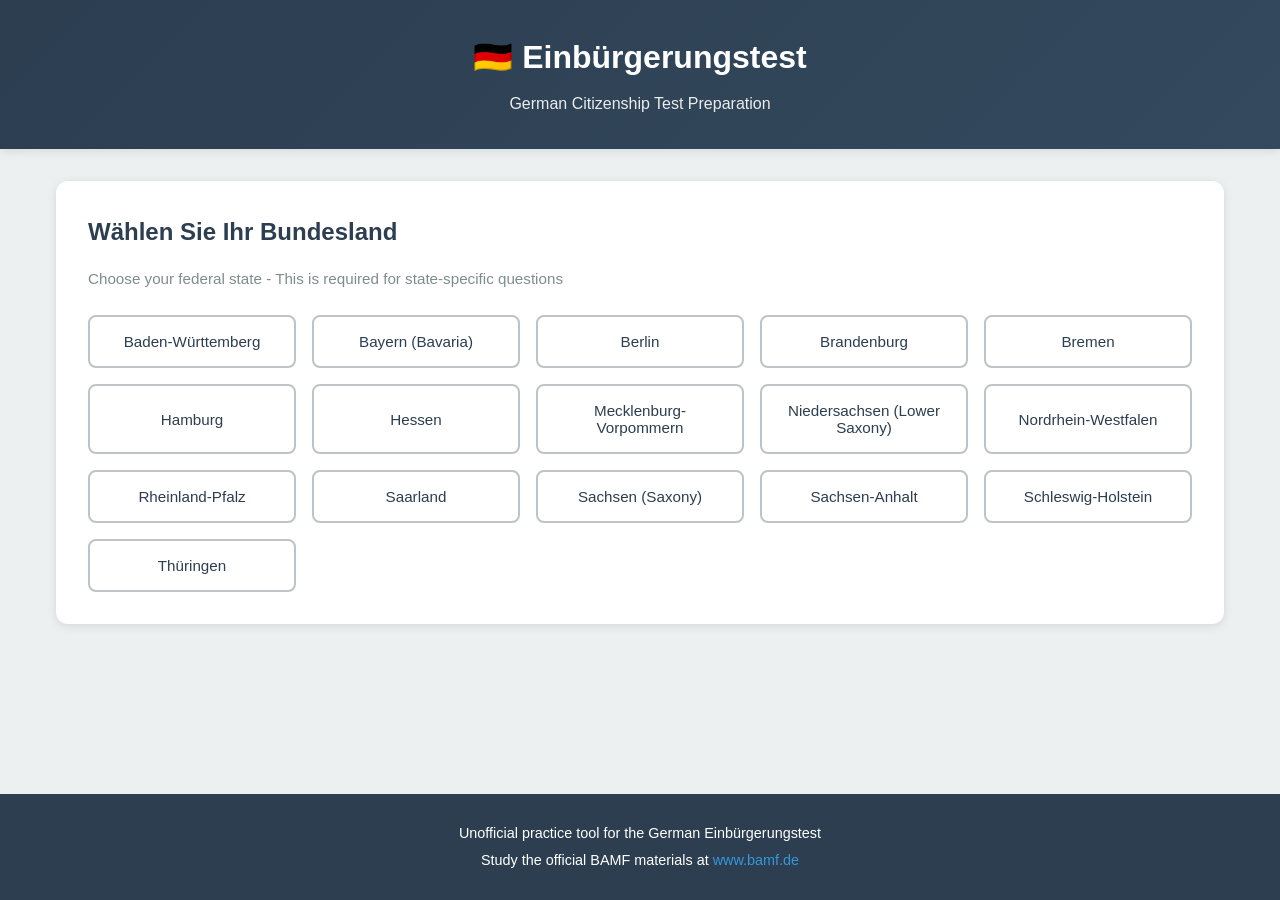
==== index.html @ 344d2ba9 "Create interactive German Citizenship Test web application Features: - State selection for all 16 Ge" ====
<!DOCTYPE html>
<html lang="de">
<head>
    <meta charset="UTF-8">
    <meta name="viewport" content="width=device-width, initial-scale=1.0">
    <meta name="description" content="Interactive German Citizenship Test (Einbürgerungstest) - Learn and memorize all questions with English translations">
    <title>Einbürgerungstest - German Citizenship Test</title>
    <link rel="stylesheet" href="styles.css">
</head>
<body>
    <div class="app-container">
        <!-- Header -->
        <header class="header">
            <h1>🇩🇪 Einbürgerungstest</h1>
            <p class="subtitle">German Citizenship Test Preparation</p>
        </header>

        <!-- Main Container -->
        <main class="main-content">
            <!-- State Selection Screen -->
            <div id="state-selection" class="screen active">
                <div class="card">
                    <h2>Wählen Sie Ihr Bundesland</h2>
                    <p class="help-text">Choose your federal state - This is required for state-specific questions</p>

                    <div class="state-grid">
                        <button class="state-btn" data-state="BW">Baden-Württemberg</button>
                        <button class="state-btn" data-state="BY">Bayern (Bavaria)</button>
                        <button class="state-btn" data-state="BE">Berlin</button>
                        <button class="state-btn" data-state="BB">Brandenburg</button>
                        <button class="state-btn" data-state="HB">Bremen</button>
                        <button class="state-btn" data-state="HH">Hamburg</button>
                        <button class="state-btn" data-state="HE">Hessen</button>
                        <button class="state-btn" data-state="MV">Mecklenburg-Vorpommern</button>
                        <button class="state-btn" data-state="NI">Niedersachsen (Lower Saxony)</button>
                        <button class="state-btn" data-state="NW">Nordrhein-Westfalen</button>
                        <button class="state-btn" data-state="RP">Rheinland-Pfalz</button>
                        <button class="state-btn" data-state="SL">Saarland</button>
                        <button class="state-btn" data-state="SN">Sachsen (Saxony)</button>
                        <button class="state-btn" data-state="ST">Sachsen-Anhalt</button>
                        <button class="state-btn" data-state="SH">Schleswig-Holstein</button>
                        <button class="state-btn" data-state="TH">Thüringen</button>
                    </div>
                </div>
            </div>

            <!-- Mode Selection Screen -->
            <div id="mode-selection" class="screen">
                <div class="card">
                    <h2>Wählen Sie einen Modus</h2>
                    <p class="help-text">Choose a mode to begin your preparation</p>

                    <div class="mode-buttons">
                        <button id="training-mode-btn" class="mode-btn primary">
                            <span class="mode-icon">📚</span>
                            <h3>Training Mode</h3>
                            <p>Study all questions at your own pace with instant feedback and English translations</p>
                        </button>

                        <button id="exam-mode-btn" class="mode-btn secondary">
                            <span class="mode-icon">📝</span>
                            <h3>Exam Mode</h3>
                            <p>Simulate the real test: 33 questions, 60 minutes, need 17 correct to pass</p>
                        </button>
                    </div>

                    <div class="progress-stats">
                        <h3>Your Progress</h3>
                        <div class="stat-item">
                            <span>Questions Studied:</span>
                            <strong id="studied-count">0</strong>
                        </div>
                        <div class="stat-item">
                            <span>Correct Answers:</span>
                            <strong id="correct-count">0</strong>
                        </div>
                        <div class="stat-item">
                            <span>Success Rate:</span>
                            <strong id="success-rate">0%</strong>
                        </div>
                    </div>

                    <button id="change-state-btn" class="link-btn">Change Federal State</button>
                </div>
            </div>

            <!-- Training Mode Screen -->
            <div id="training-screen" class="screen">
                <div class="quiz-header">
                    <button id="back-to-menu" class="back-btn">← Back to Menu</button>
                    <div class="progress-bar">
                        <div class="progress-fill" id="progress-fill"></div>
                        <span class="progress-text" id="progress-text">Question 1 / 310</span>
                    </div>
                </div>

                <div class="card quiz-card">
                    <div class="question-header">
                        <span class="question-number" id="question-number">Question 1</span>
                        <span class="question-category" id="question-category">General</span>
                    </div>

                    <h3 class="question-text" id="question-text"></h3>
                    <p class="question-translation" id="question-translation"></p>

                    <div class="answers" id="answers-container"></div>

                    <div class="feedback" id="feedback"></div>

                    <div class="navigation-buttons">
                        <button id="prev-btn" class="nav-btn" disabled>← Previous</button>
                        <button id="next-btn" class="nav-btn">Next →</button>
                    </div>
                </div>
            </div>

            <!-- Exam Mode Screen -->
            <div id="exam-screen" class="screen">
                <div class="exam-header">
                    <button id="exit-exam-btn" class="back-btn">← Exit Exam</button>
                    <div class="exam-timer">
                        <span class="timer-label">Time Remaining:</span>
                        <span class="timer-display" id="timer-display">60:00</span>
                    </div>
                </div>

                <div class="card quiz-card">
                    <div class="question-header">
                        <span class="question-number" id="exam-question-number">Question 1 / 33</span>
                    </div>

                    <h3 class="question-text" id="exam-question-text"></h3>

                    <div class="answers" id="exam-answers-container"></div>

                    <div class="exam-navigation">
                        <button id="exam-prev-btn" class="nav-btn" disabled>← Previous</button>
                        <span class="answered-count" id="answered-count">Answered: 0 / 33</span>
                        <button id="exam-next-btn" class="nav-btn">Next →</button>
                    </div>

                    <button id="submit-exam-btn" class="submit-btn" style="display: none;">Submit Exam</button>
                </div>

                <div class="question-grid" id="question-grid"></div>
            </div>

            <!-- Exam Results Screen -->
            <div id="results-screen" class="screen">
                <div class="card results-card">
                    <div class="result-header">
                        <div class="result-icon" id="result-icon"></div>
                        <h2 id="result-title"></h2>
                        <p id="result-message"></p>
                    </div>

                    <div class="result-stats">
                        <div class="stat-card">
                            <h3 id="score-display">0 / 33</h3>
                            <p>Correct Answers</p>
                        </div>
                        <div class="stat-card">
                            <h3 id="percentage-display">0%</h3>
                            <p>Score Percentage</p>
                        </div>
                        <div class="stat-card">
                            <h3 id="time-taken-display">0:00</h3>
                            <p>Time Taken</p>
                        </div>
                    </div>

                    <div class="result-actions">
                        <button id="review-answers-btn" class="btn primary">Review Answers</button>
                        <button id="retake-exam-btn" class="btn secondary">Take Another Exam</button>
                        <button id="back-to-menu-from-results" class="btn secondary">Back to Menu</button>
                    </div>
                </div>
            </div>
        </main>

        <!-- Footer -->
        <footer class="footer">
            <p>Unofficial practice tool for the German Einbürgerungstest</p>
            <p>Study the official BAMF materials at <a href="https://www.bamf.de" target="_blank">www.bamf.de</a></p>
        </footer>
    </div>

    <script src="questions.js"></script>
    <script src="app.js"></script>
</body>
</html>
---- styles.css ----
/* ===== CSS RESET & BASE STYLES ===== */
* {
    margin: 0;
    padding: 0;
    box-sizing: border-box;
}

:root {
    --primary-color: #2c3e50;
    --secondary-color: #3498db;
    --success-color: #27ae60;
    --danger-color: #e74c3c;
    --warning-color: #f39c12;
    --background-color: #ecf0f1;
    --card-background: #ffffff;
    --text-color: #2c3e50;
    --text-muted: #7f8c8d;
    --border-color: #bdc3c7;
    --hover-color: #34495e;
    --shadow: 0 2px 10px rgba(0, 0, 0, 0.1);
    --shadow-lg: 0 4px 20px rgba(0, 0, 0, 0.15);
}

body {
    font-family: -apple-system, BlinkMacSystemFont, 'Segoe UI', 'Roboto', 'Helvetica', 'Arial', sans-serif;
    background-color: var(--background-color);
    color: var(--text-color);
    line-height: 1.6;
    min-height: 100vh;
}

/* ===== LAYOUT ===== */
.app-container {
    min-height: 100vh;
    display: flex;
    flex-direction: column;
}

.header {
    background: linear-gradient(135deg, #2c3e50 0%, #34495e 100%);
    color: white;
    padding: 2rem 1rem;
    text-align: center;
    box-shadow: var(--shadow);
}

.header h1 {
    font-size: 2rem;
    margin-bottom: 0.5rem;
}

.subtitle {
    font-size: 1rem;
    opacity: 0.9;
}

.main-content {
    flex: 1;
    max-width: 1200px;
    width: 100%;
    margin: 0 auto;
    padding: 2rem 1rem;
}

.footer {
    background-color: var(--primary-color);
    color: white;
    text-align: center;
    padding: 1.5rem 1rem;
    margin-top: auto;
}

.footer p {
    margin: 0.25rem 0;
    font-size: 0.9rem;
}

.footer a {
    color: var(--secondary-color);
    text-decoration: none;
}

.footer a:hover {
    text-decoration: underline;
}

/* ===== SCREEN MANAGEMENT ===== */
.screen {
    display: none;
}

.screen.active {
    display: block;
    animation: fadeIn 0.3s ease-in;
}

@keyframes fadeIn {
    from {
        opacity: 0;
        transform: translateY(10px);
    }
    to {
        opacity: 1;
        transform: translateY(0);
    }
}

/* ===== CARDS ===== */
.card {
    background: var(--card-background);
    border-radius: 12px;
    padding: 2rem;
    box-shadow: var(--shadow);
    margin-bottom: 1.5rem;
}

.card h2 {
    margin-bottom: 1rem;
    color: var(--primary-color);
}

.help-text {
    color: var(--text-muted);
    font-size: 0.95rem;
    margin-bottom: 1.5rem;
}

/* ===== STATE SELECTION ===== */
.state-grid {
    display: grid;
    grid-template-columns: repeat(auto-fill, minmax(200px, 1fr));
    gap: 1rem;
    margin-top: 1.5rem;
}

.state-btn {
    background: white;
    border: 2px solid var(--border-color);
    padding: 1rem;
    border-radius: 8px;
    cursor: pointer;
    transition: all 0.3s ease;
    font-size: 0.95rem;
    font-weight: 500;
    color: var(--text-color);
}

.state-btn:hover {
    border-color: var(--secondary-color);
    background-color: var(--secondary-color);
    color: white;
    transform: translateY(-2px);
    box-shadow: var(--shadow);
}

/* ===== MODE SELECTION ===== */
.mode-buttons {
    display: grid;
    grid-template-columns: repeat(auto-fit, minmax(280px, 1fr));
    gap: 1.5rem;
    margin: 2rem 0;
}

.mode-btn {
    background: white;
    border: 3px solid var(--border-color);
    padding: 2rem;
    border-radius: 12px;
    cursor: pointer;
    transition: all 0.3s ease;
    text-align: center;
}

.mode-btn.primary:hover {
    border-color: var(--secondary-color);
    background-color: var(--secondary-color);
    color: white;
    transform: translateY(-5px);
    box-shadow: var(--shadow-lg);
}

.mode-btn.secondary:hover {
    border-color: var(--warning-color);
    background-color: var(--warning-color);
    color: white;
    transform: translateY(-5px);
    box-shadow: var(--shadow-lg);
}

.mode-icon {
    font-size: 3rem;
    display: block;
    margin-bottom: 1rem;
}

.mode-btn h3 {
    margin-bottom: 0.5rem;
    color: var(--primary-color);
}

.mode-btn p {
    font-size: 0.9rem;
    color: var(--text-muted);
    margin: 0;
}

.mode-btn:hover h3,
.mode-btn:hover p {
    color: white;
}

/* ===== PROGRESS STATS ===== */
.progress-stats {
    margin-top: 2rem;
    padding-top: 2rem;
    border-top: 2px solid var(--border-color);
}

.progress-stats h3 {
    margin-bottom: 1rem;
    color: var(--primary-color);
}

.stat-item {
    display: flex;
    justify-content: space-between;
    padding: 0.75rem 0;
    border-bottom: 1px solid var(--border-color);
}

.stat-item:last-child {
    border-bottom: none;
}

.stat-item strong {
    color: var(--secondary-color);
    font-size: 1.1rem;
}

/* ===== QUIZ INTERFACE ===== */
.quiz-header,
.exam-header {
    display: flex;
    justify-content: space-between;
    align-items: center;
    margin-bottom: 1.5rem;
    flex-wrap: wrap;
    gap: 1rem;
}

.back-btn {
    background: white;
    border: 2px solid var(--border-color);
    padding: 0.5rem 1rem;
    border-radius: 6px;
    cursor: pointer;
    font-size: 0.9rem;
    transition: all 0.3s ease;
}

.back-btn:hover {
    background-color: var(--primary-color);
    color: white;
    border-color: var(--primary-color);
}

.progress-bar {
    flex: 1;
    background-color: #ecf0f1;
    border-radius: 20px;
    height: 30px;
    position: relative;
    overflow: hidden;
    min-width: 200px;
}

.progress-fill {
    background: linear-gradient(90deg, var(--secondary-color), var(--success-color));
    height: 100%;
    border-radius: 20px;
    transition: width 0.5s ease;
}

.progress-text {
    position: absolute;
    top: 50%;
    left: 50%;
    transform: translate(-50%, -50%);
    font-weight: 600;
    font-size: 0.85rem;
    color: var(--text-color);
}

/* ===== EXAM TIMER ===== */
.exam-timer {
    display: flex;
    align-items: center;
    gap: 0.5rem;
}

.timer-label {
    font-weight: 600;
    font-size: 0.9rem;
}

.timer-display {
    background-color: var(--primary-color);
    color: white;
    padding: 0.5rem 1rem;
    border-radius: 6px;
    font-weight: 700;
    font-size: 1.1rem;
    min-width: 80px;
    text-align: center;
}

/* ===== QUESTION CARD ===== */
.quiz-card {
    max-width: 900px;
    margin: 0 auto;
}

.question-header {
    display: flex;
    justify-content: space-between;
    align-items: center;
    margin-bottom: 1.5rem;
    flex-wrap: wrap;
    gap: 0.5rem;
}

.question-number {
    background-color: var(--secondary-color);
    color: white;
    padding: 0.5rem 1rem;
    border-radius: 6px;
    font-weight: 600;
    font-size: 0.9rem;
}

.question-category {
    background-color: var(--background-color);
    padding: 0.5rem 1rem;
    border-radius: 6px;
    font-size: 0.85rem;
    color: var(--text-muted);
}

.question-text {
    font-size: 1.3rem;
    line-height: 1.6;
    margin-bottom: 1rem;
    color: var(--primary-color);
}

.question-translation {
    font-size: 1rem;
    color: var(--text-muted);
    font-style: italic;
    margin-bottom: 2rem;
    padding-bottom: 1rem;
    border-bottom: 2px solid var(--border-color);
}

/* ===== KEYWORD HIGHLIGHTING ===== */
.keyword {
    background-color: #fff3cd;
    padding: 0.2rem 0.4rem;
    border-radius: 4px;
    font-weight: 600;
    color: var(--primary-color);
    cursor: help;
    position: relative;
    border-bottom: 2px dotted var(--warning-color);
}

.keyword:hover::after {
    content: attr(title);
    position: absolute;
    bottom: 100%;
    left: 50%;
    transform: translateX(-50%);
    background-color: var(--primary-color);
    color: white;
    padding: 0.5rem;
    border-radius: 4px;
    white-space: nowrap;
    font-size: 0.85rem;
    z-index: 100;
    box-shadow: var(--shadow);
}

/* ===== ANSWERS ===== */
.answers {
    display: flex;
    flex-direction: column;
    gap: 1rem;
    margin-bottom: 2rem;
}

.answer-btn {
    background: white;
    border: 2px solid var(--border-color);
    padding: 1.25rem;
    border-radius: 8px;
    cursor: pointer;
    text-align: left;
    font-size: 1rem;
    transition: all 0.3s ease;
    position: relative;
}

.answer-btn:hover:not(:disabled) {
    border-color: var(--secondary-color);
    background-color: #f8f9fa;
    transform: translateX(5px);
}

.answer-btn.selected {
    background-color: #e3f2fd;
    border-color: var(--secondary-color);
    border-width: 3px;
}

.answer-btn.correct {
    background-color: #d4edda;
    border-color: var(--success-color);
    border-width: 3px;
}

.answer-btn.correct::before {
    content: '✓';
    position: absolute;
    right: 1rem;
    top: 50%;
    transform: translateY(-50%);
    color: var(--success-color);
    font-weight: bold;
    font-size: 1.5rem;
}

.answer-btn.incorrect {
    background-color: #f8d7da;
    border-color: var(--danger-color);
    border-width: 3px;
}

.answer-btn.incorrect::before {
    content: '✗';
    position: absolute;
    right: 1rem;
    top: 50%;
    transform: translateY(-50%);
    color: var(--danger-color);
    font-weight: bold;
    font-size: 1.5rem;
}

.answer-btn:disabled {
    cursor: default;
}

/* ===== FEEDBACK ===== */
.feedback {
    margin: 2rem 0;
    padding: 1.5rem;
    border-radius: 8px;
    display: none;
}

.feedback.correct {
    display: block;
    background-color: #d4edda;
    border-left: 4px solid var(--success-color);
}

.feedback.incorrect {
    display: block;
    background-color: #f8d7da;
    border-left: 4px solid var(--danger-color);
}

.memory-tip {
    margin-top: 1rem;
    padding: 1rem;
    background-color: rgba(255, 255, 255, 0.7);
    border-radius: 6px;
}

.keyword-list {
    list-style: none;
    margin: 0.5rem 0;
}

.keyword-list li {
    padding: 0.25rem 0;
}

/* ===== NAVIGATION BUTTONS ===== */
.navigation-buttons,
.exam-navigation {
    display: flex;
    justify-content: space-between;
    gap: 1rem;
    margin-top: 2rem;
    flex-wrap: wrap;
}

.exam-navigation {
    align-items: center;
}

.answered-count {
    font-weight: 600;
    color: var(--text-muted);
}

.nav-btn {
    background-color: var(--secondary-color);
    color: white;
    border: none;
    padding: 0.75rem 1.5rem;
    border-radius: 6px;
    cursor: pointer;
    font-size: 1rem;
    font-weight: 600;
    transition: all 0.3s ease;
}

.nav-btn:hover:not(:disabled) {
    background-color: var(--hover-color);
    transform: translateY(-2px);
    box-shadow: var(--shadow);
}

.nav-btn:disabled {
    background-color: var(--border-color);
    cursor: not-allowed;
    opacity: 0.5;
}

.submit-btn {
    width: 100%;
    background-color: var(--success-color);
    color: white;
    border: none;
    padding: 1rem;
    border-radius: 8px;
    cursor: pointer;
    font-size: 1.1rem;
    font-weight: 700;
    margin-top: 1rem;
    transition: all 0.3s ease;
}

.submit-btn:hover {
    background-color: #229954;
    transform: translateY(-2px);
    box-shadow: var(--shadow-lg);
}

/* ===== QUESTION GRID ===== */
.question-grid {
    margin-top: 2rem;
    padding: 1.5rem;
    background: white;
    border-radius: 8px;
    box-shadow: var(--shadow);
}

.question-grid h4 {
    margin-bottom: 1rem;
    color: var(--primary-color);
}

.grid-item {
    display: inline-block;
    width: 40px;
    height: 40px;
    margin: 0.25rem;
    background: white;
    border: 2px solid var(--border-color);
    border-radius: 6px;
    cursor: pointer;
    font-weight: 600;
    font-size: 0.9rem;
    transition: all 0.3s ease;
}

.grid-item:hover {
    border-color: var(--secondary-color);
    background-color: var(--secondary-color);
    color: white;
}

.grid-item.answered {
    background-color: var(--success-color);
    color: white;
    border-color: var(--success-color);
}

.grid-item.current {
    border-width: 3px;
    border-color: var(--warning-color);
}

/* ===== RESULTS SCREEN ===== */
.results-card {
    max-width: 700px;
    margin: 0 auto;
    text-align: center;
}

.result-header {
    margin-bottom: 2rem;
}

.result-icon {
    font-size: 5rem;
    margin-bottom: 1rem;
}

.result-icon.success {
    animation: bounce 1s ease;
}

@keyframes bounce {
    0%, 20%, 50%, 80%, 100% {
        transform: translateY(0);
    }
    40% {
        transform: translateY(-30px);
    }
    60% {
        transform: translateY(-15px);
    }
}

.result-header h2 {
    font-size: 2rem;
    margin-bottom: 1rem;
}

.result-header p {
    font-size: 1.1rem;
    color: var(--text-muted);
}

.result-stats {
    display: grid;
    grid-template-columns: repeat(auto-fit, minmax(150px, 1fr));
    gap: 1rem;
    margin: 2rem 0;
}

.stat-card {
    background: var(--background-color);
    padding: 1.5rem;
    border-radius: 8px;
}

.stat-card h3 {
    font-size: 2rem;
    color: var(--secondary-color);
    margin-bottom: 0.5rem;
}

.stat-card p {
    color: var(--text-muted);
    font-size: 0.9rem;
}

.result-actions {
    display: flex;
    flex-direction: column;
    gap: 1rem;
    margin-top: 2rem;
}

.btn {
    padding: 1rem;
    border: none;
    border-radius: 8px;
    cursor: pointer;
    font-size: 1rem;
    font-weight: 600;
    transition: all 0.3s ease;
}

.btn.primary {
    background-color: var(--secondary-color);
    color: white;
}

.btn.primary:hover {
    background-color: var(--hover-color);
    transform: translateY(-2px);
    box-shadow: var(--shadow);
}

.btn.secondary {
    background-color: white;
    color: var(--primary-color);
    border: 2px solid var(--border-color);
}

.btn.secondary:hover {
    border-color: var(--secondary-color);
    background-color: var(--secondary-color);
    color: white;
}

.link-btn {
    background: none;
    border: none;
    color: var(--secondary-color);
    text-decoration: underline;
    cursor: pointer;
    font-size: 0.95rem;
    margin-top: 1rem;
}

.link-btn:hover {
    color: var(--hover-color);
}

/* ===== RESPONSIVE DESIGN ===== */
@media (max-width: 768px) {
    .header h1 {
        font-size: 1.5rem;
    }

    .subtitle {
        font-size: 0.9rem;
    }

    .main-content {
        padding: 1rem 0.5rem;
    }

    .card {
        padding: 1.5rem;
    }

    .state-grid {
        grid-template-columns: repeat(auto-fill, minmax(150px, 1fr));
        gap: 0.75rem;
    }

    .state-btn {
        padding: 0.75rem;
        font-size: 0.85rem;
    }

    .mode-buttons {
        grid-template-columns: 1fr;
    }

    .mode-btn {
        padding: 1.5rem;
    }

    .mode-icon {
        font-size: 2.5rem;
    }

    .quiz-header,
    .exam-header {
        flex-direction: column;
        align-items: stretch;
    }

    .progress-bar {
        min-width: 100%;
    }

    .question-text {
        font-size: 1.1rem;
    }

    .question-translation {
        font-size: 0.9rem;
    }

    .answer-btn {
        padding: 1rem;
        font-size: 0.95rem;
    }

    .navigation-buttons,
    .exam-navigation {
        flex-direction: column;
    }

    .nav-btn {
        width: 100%;
    }

    .result-icon {
        font-size: 3.5rem;
    }

    .result-header h2 {
        font-size: 1.5rem;
    }

    .stat-card h3 {
        font-size: 1.5rem;
    }

    .grid-item {
        width: 35px;
        height: 35px;
        font-size: 0.8rem;
    }
}

@media (max-width: 480px) {
    .header {
        padding: 1.5rem 0.5rem;
    }

    .card {
        padding: 1rem;
        border-radius: 8px;
    }

    .state-grid {
        grid-template-columns: 1fr 1fr;
    }

    .question-text {
        font-size: 1rem;
    }

    .timer-display {
        padding: 0.4rem 0.8rem;
        font-size: 1rem;
    }

    .grid-item {
        width: 30px;
        height: 30px;
        margin: 0.2rem;
        font-size: 0.75rem;
    }
}

/* ===== PRINT STYLES ===== */
@media print {
    .header,
    .footer,
    .navigation-buttons,
    .back-btn,
    .exam-navigation,
    .question-grid {
        display: none;
    }

    .card {
        box-shadow: none;
        border: 1px solid #ddd;
    }
}
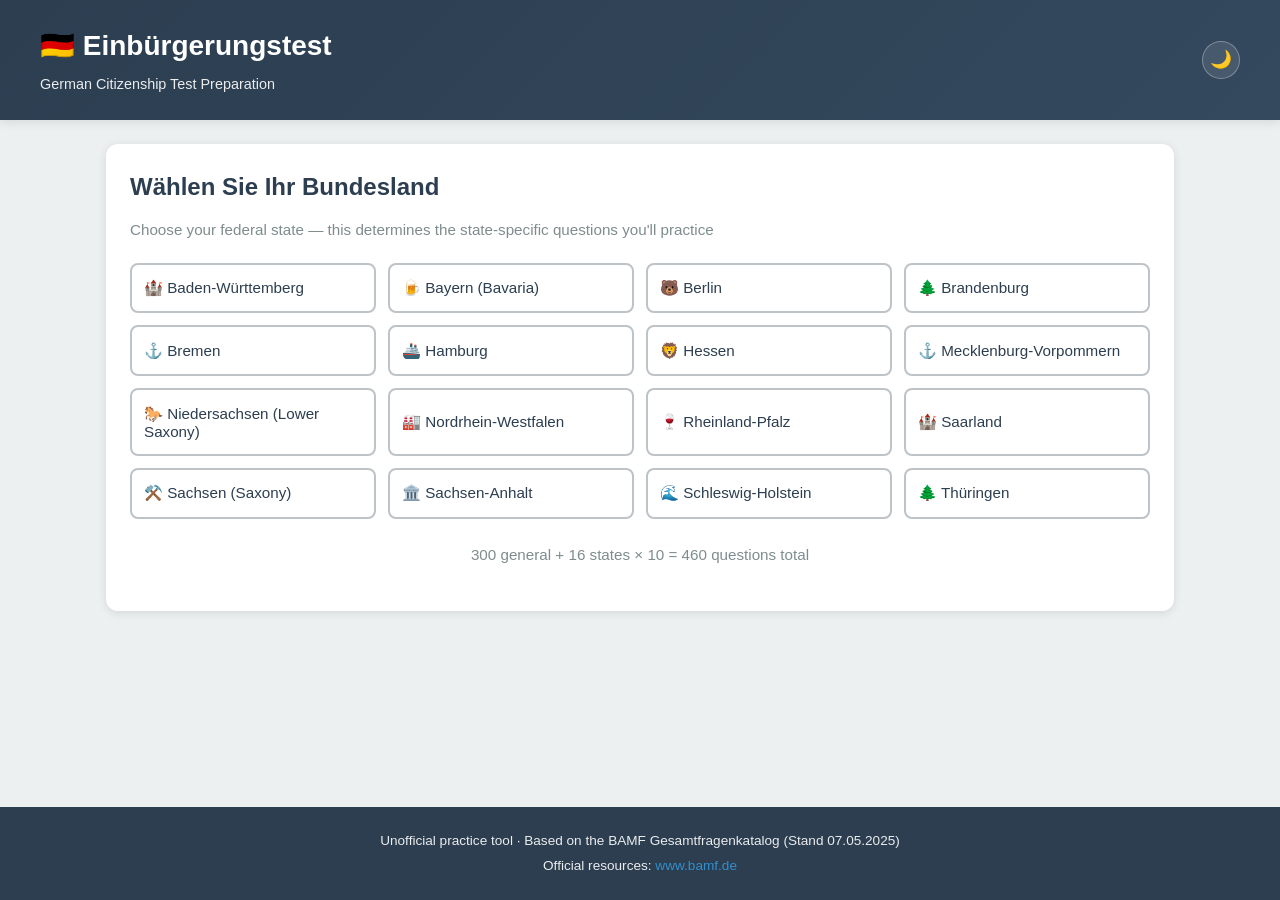
==== commit 75cd81b9: "Complete BAMF question catalog (460 questions) with PWA and rich learning UI Loaded the full Gesamtf" ====
--- a/index.html
+++ b/index.html
@@ -2,45 +2,63 @@
 <html lang="de">
 <head>
     <meta charset="UTF-8">
-    <meta name="viewport" content="width=device-width, initial-scale=1.0">
-    <meta name="description" content="Interactive German Citizenship Test (Einbürgerungstest) - Learn and memorize all questions with English translations">
+    <meta name="viewport" content="width=device-width, initial-scale=1.0, maximum-scale=5.0">
+    <meta name="description" content="Interactive German Citizenship Test (Einbürgerungstest) - All 460 official questions with English translations and memory tips">
+    <meta name="theme-color" content="#2c3e50">
+    <meta name="apple-mobile-web-app-capable" content="yes">
+    <meta name="mobile-web-app-capable" content="yes">
+    <meta name="apple-mobile-web-app-status-bar-style" content="black-translucent">
+    <meta name="apple-mobile-web-app-title" content="Einbürgerungstest">
     <title>Einbürgerungstest - German Citizenship Test</title>
+    <link rel="manifest" href="manifest.json">
+    <link rel="icon" type="image/svg+xml" href="icons/icon.svg">
+    <link rel="apple-touch-icon" href="icons/icon-192.png">
     <link rel="stylesheet" href="styles.css">
 </head>
 <body>
     <div class="app-container">
         <!-- Header -->
         <header class="header">
-            <h1>🇩🇪 Einbürgerungstest</h1>
-            <p class="subtitle">German Citizenship Test Preparation</p>
+            <div class="header-content">
+                <div class="header-main">
+                    <h1>🇩🇪 Einbürgerungstest</h1>
+                    <p class="subtitle">German Citizenship Test Preparation</p>
+                </div>
+                <div class="header-actions">
+                    <span id="selected-state-badge" class="state-badge" style="display:none;"></span>
+                    <button id="theme-toggle-btn" class="icon-btn" aria-label="Toggle theme" title="Toggle dark mode">🌙</button>
+                </div>
+            </div>
         </header>
 
-        <!-- Main Container -->
         <main class="main-content">
             <!-- State Selection Screen -->
             <div id="state-selection" class="screen active">
                 <div class="card">
                     <h2>Wählen Sie Ihr Bundesland</h2>
-                    <p class="help-text">Choose your federal state - This is required for state-specific questions</p>
+                    <p class="help-text">Choose your federal state — this determines the state-specific questions you'll practice</p>
 
                     <div class="state-grid">
-                        <button class="state-btn" data-state="BW">Baden-Württemberg</button>
-                        <button class="state-btn" data-state="BY">Bayern (Bavaria)</button>
-                        <button class="state-btn" data-state="BE">Berlin</button>
-                        <button class="state-btn" data-state="BB">Brandenburg</button>
-                        <button class="state-btn" data-state="HB">Bremen</button>
-                        <button class="state-btn" data-state="HH">Hamburg</button>
-                        <button class="state-btn" data-state="HE">Hessen</button>
-                        <button class="state-btn" data-state="MV">Mecklenburg-Vorpommern</button>
-                        <button class="state-btn" data-state="NI">Niedersachsen (Lower Saxony)</button>
-                        <button class="state-btn" data-state="NW">Nordrhein-Westfalen</button>
-                        <button class="state-btn" data-state="RP">Rheinland-Pfalz</button>
-                        <button class="state-btn" data-state="SL">Saarland</button>
-                        <button class="state-btn" data-state="SN">Sachsen (Saxony)</button>
-                        <button class="state-btn" data-state="ST">Sachsen-Anhalt</button>
-                        <button class="state-btn" data-state="SH">Schleswig-Holstein</button>
-                        <button class="state-btn" data-state="TH">Thüringen</button>
-                    </div>
+                        <button class="state-btn" data-state="BW">🏰 Baden-Württemberg</button>
+                        <button class="state-btn" data-state="BY">🍺 Bayern (Bavaria)</button>
+                        <button class="state-btn" data-state="BE">🐻 Berlin</button>
+                        <button class="state-btn" data-state="BB">🌲 Brandenburg</button>
+                        <button class="state-btn" data-state="HB">⚓ Bremen</button>
+                        <button class="state-btn" data-state="HH">🚢 Hamburg</button>
+                        <button class="state-btn" data-state="HE">🦁 Hessen</button>
+                        <button class="state-btn" data-state="MV">⚓ Mecklenburg-Vorpommern</button>
+                        <button class="state-btn" data-state="NI">🐎 Niedersachsen (Lower Saxony)</button>
+                        <button class="state-btn" data-state="NW">🏭 Nordrhein-Westfalen</button>
+                        <button class="state-btn" data-state="RP">🍷 Rheinland-Pfalz</button>
+                        <button class="state-btn" data-state="SL">🏰 Saarland</button>
+                        <button class="state-btn" data-state="SN">⚒️ Sachsen (Saxony)</button>
+                        <button class="state-btn" data-state="ST">🏛️ Sachsen-Anhalt</button>
+                        <button class="state-btn" data-state="SH">🌊 Schleswig-Holstein</button>
+                        <button class="state-btn" data-state="TH">🌲 Thüringen</button>
+                    </div>
+                    <p class="help-text" style="margin-top:1.5rem; text-align:center;" id="global-stats">
+                        300 general + 16 states × 10 = 460 questions
+                    </p>
                 </div>
             </div>
 
@@ -48,13 +66,13 @@
             <div id="mode-selection" class="screen">
                 <div class="card">
                     <h2>Wählen Sie einen Modus</h2>
-                    <p class="help-text">Choose a mode to begin your preparation</p>
+                    <p class="help-text">Choose a learning mode</p>
 
                     <div class="mode-buttons">
                         <button id="training-mode-btn" class="mode-btn primary">
                             <span class="mode-icon">📚</span>
                             <h3>Training Mode</h3>
-                            <p>Study all questions at your own pace with instant feedback and English translations</p>
+                            <p>Study all questions at your own pace with instant feedback, English translations and memory tips</p>
                         </button>
 
                         <button id="exam-mode-btn" class="mode-btn secondary">
@@ -62,43 +80,72 @@
                             <h3>Exam Mode</h3>
                             <p>Simulate the real test: 33 questions, 60 minutes, need 17 correct to pass</p>
                         </button>
+
+                        <button id="bookmarks-btn" class="mode-btn tertiary">
+                            <span class="mode-icon">⭐</span>
+                            <h3>My Bookmarks</h3>
+                            <p>Review questions you've marked for later study</p>
+                        </button>
                     </div>
 
                     <div class="progress-stats">
                         <h3>Your Progress</h3>
                         <div class="stat-item">
                             <span>Questions Studied:</span>
-                            <strong id="studied-count">0</strong>
-                        </div>
-                        <div class="stat-item">
-                            <span>Correct Answers:</span>
+                            <strong id="studied-count">0 / 0</strong>
+                        </div>
+                        <div class="stat-item">
+                            <span>Unique Correctly Answered:</span>
                             <strong id="correct-count">0</strong>
                         </div>
                         <div class="stat-item">
-                            <span>Success Rate:</span>
+                            <span>Overall Success Rate:</span>
                             <strong id="success-rate">0%</strong>
                         </div>
-                    </div>
-
-                    <button id="change-state-btn" class="link-btn">Change Federal State</button>
+                        <div class="stat-item">
+                            <span>Bookmarks:</span>
+                            <strong id="bookmark-count">0</strong>
+                        </div>
+                    </div>
+
+                    <div class="action-row">
+                        <button id="change-state-btn" class="link-btn">Change Federal State</button>
+                        <button id="reset-progress-btn" class="link-btn danger">Reset Progress</button>
+                    </div>
                 </div>
             </div>
 
             <!-- Training Mode Screen -->
             <div id="training-screen" class="screen">
                 <div class="quiz-header">
-                    <button id="back-to-menu" class="back-btn">← Back to Menu</button>
+                    <button id="back-to-menu" class="back-btn">← Menu</button>
+                    <div class="quiz-controls">
+                        <select id="category-filter" aria-label="Filter by category">
+                            <option value="all">All Categories</option>
+                            <option value="unstudied">Unstudied</option>
+                            <option value="incorrect">Previously Incorrect</option>
+                            <option value="bookmarks">Bookmarks Only</option>
+                        </select>
+                        <button id="toggle-translation-btn" class="small-btn" title="Toggle English translations">🇬🇧 Hide English</button>
+                        <button id="random-btn" class="small-btn" title="Jump to a random question (R key)">🎲 Random</button>
+                        <button id="bookmark-btn" class="small-btn" title="Bookmark (B key)">☆ Bookmark</button>
+                    </div>
+                </div>
+
+                <div class="progress-bar-container">
                     <div class="progress-bar">
                         <div class="progress-fill" id="progress-fill"></div>
-                        <span class="progress-text" id="progress-text">Question 1 / 310</span>
+                        <span class="progress-text" id="progress-text">Question 1 / 1</span>
                     </div>
                 </div>
 
                 <div class="card quiz-card">
                     <div class="question-header">
-                        <span class="question-number" id="question-number">Question 1</span>
+                        <span class="question-number" id="question-number">#1</span>
                         <span class="question-category" id="question-category">General</span>
                     </div>
+
+                    <img id="question-image" class="question-image" style="display:none;" alt="Question image">
 
                     <h3 class="question-text" id="question-text"></h3>
                     <p class="question-translation" id="question-translation"></p>
@@ -108,9 +155,10 @@
                     <div class="feedback" id="feedback"></div>
 
                     <div class="navigation-buttons">
-                        <button id="prev-btn" class="nav-btn" disabled>← Previous</button>
+                        <button id="prev-btn" class="nav-btn">← Previous</button>
                         <button id="next-btn" class="nav-btn">Next →</button>
                     </div>
+                    <p class="keyboard-hint">⌨️ Keys: ← → navigate · 1–4 select answer · R random · B bookmark</p>
                 </div>
             </div>
 
@@ -119,7 +167,7 @@
                 <div class="exam-header">
                     <button id="exit-exam-btn" class="back-btn">← Exit Exam</button>
                     <div class="exam-timer">
-                        <span class="timer-label">Time Remaining:</span>
+                        <span class="timer-label">⏱️</span>
                         <span class="timer-display" id="timer-display">60:00</span>
                     </div>
                 </div>
@@ -129,12 +177,14 @@
                         <span class="question-number" id="exam-question-number">Question 1 / 33</span>
                     </div>
 
+                    <img id="exam-question-image" class="question-image" style="display:none;" alt="Question image">
+
                     <h3 class="question-text" id="exam-question-text"></h3>
 
                     <div class="answers" id="exam-answers-container"></div>
 
                     <div class="exam-navigation">
-                        <button id="exam-prev-btn" class="nav-btn" disabled>← Previous</button>
+                        <button id="exam-prev-btn" class="nav-btn">← Previous</button>
                         <span class="answered-count" id="answered-count">Answered: 0 / 33</span>
                         <button id="exam-next-btn" class="nav-btn">Next →</button>
                     </div>
@@ -178,10 +228,9 @@
             </div>
         </main>
 
-        <!-- Footer -->
         <footer class="footer">
-            <p>Unofficial practice tool for the German Einbürgerungstest</p>
-            <p>Study the official BAMF materials at <a href="https://www.bamf.de" target="_blank">www.bamf.de</a></p>
+            <p>Unofficial practice tool · Based on the BAMF Gesamtfragenkatalog (Stand 07.05.2025)</p>
+            <p>Official resources: <a href="https://www.bamf.de" target="_blank" rel="noopener">www.bamf.de</a></p>
         </footer>
     </div>
 
--- a/styles.css
+++ b/styles.css
@@ -19,14 +19,43 @@
     --hover-color: #34495e;
     --shadow: 0 2px 10px rgba(0, 0, 0, 0.1);
     --shadow-lg: 0 4px 20px rgba(0, 0, 0, 0.15);
-}
-
-body {
+    --keyword-bg: #fff3cd;
+    --keyword-border: var(--warning-color);
+    --feedback-correct-bg: #d4edda;
+    --feedback-correct-border: var(--success-color);
+    --feedback-incorrect-bg: #f8d7da;
+    --feedback-incorrect-border: var(--danger-color);
+    --memory-tip-bg: rgba(255, 255, 255, 0.7);
+}
+
+[data-theme="dark"] {
+    --primary-color: #34495e;
+    --secondary-color: #5dade2;
+    --success-color: #58d68d;
+    --danger-color: #ec7063;
+    --warning-color: #f5b041;
+    --background-color: #1a1d23;
+    --card-background: #2c3137;
+    --text-color: #ecf0f1;
+    --text-muted: #95a5a6;
+    --border-color: #3d4451;
+    --hover-color: #5dade2;
+    --shadow: 0 2px 10px rgba(0, 0, 0, 0.4);
+    --shadow-lg: 0 4px 20px rgba(0, 0, 0, 0.6);
+    --keyword-bg: #4a3c1a;
+    --feedback-correct-bg: #1e3a2a;
+    --feedback-incorrect-bg: #3a1e1e;
+    --memory-tip-bg: rgba(0, 0, 0, 0.2);
+}
+
+html, body {
     font-family: -apple-system, BlinkMacSystemFont, 'Segoe UI', 'Roboto', 'Helvetica', 'Arial', sans-serif;
     background-color: var(--background-color);
     color: var(--text-color);
     line-height: 1.6;
     min-height: 100vh;
+    -webkit-tap-highlight-color: transparent;
+    transition: background-color 0.3s, color 0.3s;
 }
 
 /* ===== LAYOUT ===== */
@@ -39,40 +68,82 @@
 .header {
     background: linear-gradient(135deg, #2c3e50 0%, #34495e 100%);
     color: white;
-    padding: 2rem 1rem;
-    text-align: center;
+    padding: 1.5rem 1rem;
     box-shadow: var(--shadow);
 }
 
-.header h1 {
-    font-size: 2rem;
-    margin-bottom: 0.5rem;
+.header-content {
+    max-width: 1200px;
+    margin: 0 auto;
+    display: flex;
+    justify-content: space-between;
+    align-items: center;
+    flex-wrap: wrap;
+    gap: 1rem;
+}
+
+.header-main h1 {
+    font-size: 1.75rem;
+    margin: 0;
 }
 
 .subtitle {
-    font-size: 1rem;
+    font-size: 0.9rem;
     opacity: 0.9;
+    margin-top: 0.25rem;
+}
+
+.header-actions {
+    display: flex;
+    align-items: center;
+    gap: 0.75rem;
+}
+
+.state-badge {
+    background-color: rgba(255, 255, 255, 0.2);
+    padding: 0.4rem 0.9rem;
+    border-radius: 20px;
+    font-size: 0.85rem;
+    border: 1px solid rgba(255, 255, 255, 0.3);
+}
+
+.icon-btn {
+    background: rgba(255, 255, 255, 0.1);
+    border: 1px solid rgba(255, 255, 255, 0.3);
+    color: white;
+    width: 38px;
+    height: 38px;
+    border-radius: 50%;
+    cursor: pointer;
+    font-size: 1.1rem;
+    transition: all 0.2s;
+}
+
+.icon-btn:hover {
+    background: rgba(255, 255, 255, 0.25);
+    transform: scale(1.05);
 }
 
 .main-content {
     flex: 1;
-    max-width: 1200px;
+    max-width: 1100px;
     width: 100%;
     margin: 0 auto;
-    padding: 2rem 1rem;
+    padding: 1.5rem 1rem;
 }
 
 .footer {
     background-color: var(--primary-color);
     color: white;
     text-align: center;
-    padding: 1.5rem 1rem;
+    padding: 1.25rem 1rem;
     margin-top: auto;
 }
 
 .footer p {
-    margin: 0.25rem 0;
-    font-size: 0.9rem;
+    margin: 0.2rem 0;
+    font-size: 0.85rem;
+    opacity: 0.9;
 }
 
 .footer a {
@@ -95,146 +166,138 @@
 }
 
 @keyframes fadeIn {
-    from {
-        opacity: 0;
-        transform: translateY(10px);
-    }
-    to {
-        opacity: 1;
-        transform: translateY(0);
-    }
+    from { opacity: 0; transform: translateY(10px); }
+    to { opacity: 1; transform: translateY(0); }
 }
 
 /* ===== CARDS ===== */
 .card {
     background: var(--card-background);
     border-radius: 12px;
-    padding: 2rem;
+    padding: 1.5rem;
     box-shadow: var(--shadow);
-    margin-bottom: 1.5rem;
+    margin-bottom: 1rem;
 }
 
 .card h2 {
-    margin-bottom: 1rem;
-    color: var(--primary-color);
+    margin-bottom: 0.75rem;
+    color: var(--text-color);
 }
 
 .help-text {
     color: var(--text-muted);
     font-size: 0.95rem;
-    margin-bottom: 1.5rem;
+    margin-bottom: 1.25rem;
 }
 
 /* ===== STATE SELECTION ===== */
 .state-grid {
     display: grid;
-    grid-template-columns: repeat(auto-fill, minmax(200px, 1fr));
-    gap: 1rem;
-    margin-top: 1.5rem;
+    grid-template-columns: repeat(auto-fill, minmax(220px, 1fr));
+    gap: 0.75rem;
+    margin-top: 1.25rem;
 }
 
 .state-btn {
-    background: white;
+    background: var(--card-background);
     border: 2px solid var(--border-color);
-    padding: 1rem;
+    padding: 0.9rem 0.75rem;
     border-radius: 8px;
     cursor: pointer;
-    transition: all 0.3s ease;
+    transition: all 0.2s;
     font-size: 0.95rem;
     font-weight: 500;
     color: var(--text-color);
-}
-
-.state-btn:hover {
+    text-align: left;
+}
+
+.state-btn:hover, .state-btn:focus {
     border-color: var(--secondary-color);
     background-color: var(--secondary-color);
     color: white;
     transform: translateY(-2px);
     box-shadow: var(--shadow);
+    outline: none;
 }
 
 /* ===== MODE SELECTION ===== */
 .mode-buttons {
     display: grid;
-    grid-template-columns: repeat(auto-fit, minmax(280px, 1fr));
-    gap: 1.5rem;
-    margin: 2rem 0;
+    grid-template-columns: repeat(auto-fit, minmax(260px, 1fr));
+    gap: 1rem;
+    margin: 1.5rem 0;
 }
 
 .mode-btn {
-    background: white;
+    background: var(--card-background);
     border: 3px solid var(--border-color);
-    padding: 2rem;
+    padding: 1.5rem;
     border-radius: 12px;
     cursor: pointer;
-    transition: all 0.3s ease;
+    transition: all 0.2s;
     text-align: center;
-}
-
-.mode-btn.primary:hover {
-    border-color: var(--secondary-color);
-    background-color: var(--secondary-color);
-    color: white;
-    transform: translateY(-5px);
+    color: var(--text-color);
+}
+
+.mode-btn.primary:hover { border-color: var(--secondary-color); }
+.mode-btn.secondary:hover { border-color: var(--warning-color); }
+.mode-btn.tertiary:hover { border-color: var(--success-color); }
+
+.mode-btn:hover {
+    transform: translateY(-4px);
     box-shadow: var(--shadow-lg);
 }
 
-.mode-btn.secondary:hover {
-    border-color: var(--warning-color);
-    background-color: var(--warning-color);
-    color: white;
-    transform: translateY(-5px);
-    box-shadow: var(--shadow-lg);
-}
-
 .mode-icon {
-    font-size: 3rem;
+    font-size: 2.5rem;
     display: block;
-    margin-bottom: 1rem;
+    margin-bottom: 0.5rem;
 }
 
 .mode-btn h3 {
-    margin-bottom: 0.5rem;
-    color: var(--primary-color);
+    margin-bottom: 0.4rem;
+    font-size: 1.2rem;
 }
 
 .mode-btn p {
-    font-size: 0.9rem;
+    font-size: 0.85rem;
     color: var(--text-muted);
     margin: 0;
 }
 
-.mode-btn:hover h3,
-.mode-btn:hover p {
-    color: white;
-}
-
 /* ===== PROGRESS STATS ===== */
 .progress-stats {
-    margin-top: 2rem;
-    padding-top: 2rem;
+    margin-top: 1.5rem;
+    padding-top: 1.5rem;
     border-top: 2px solid var(--border-color);
 }
 
 .progress-stats h3 {
-    margin-bottom: 1rem;
-    color: var(--primary-color);
+    margin-bottom: 0.75rem;
+    font-size: 1.1rem;
 }
 
 .stat-item {
     display: flex;
     justify-content: space-between;
-    padding: 0.75rem 0;
+    padding: 0.6rem 0;
     border-bottom: 1px solid var(--border-color);
 }
 
-.stat-item:last-child {
-    border-bottom: none;
-}
+.stat-item:last-child { border-bottom: none; }
 
 .stat-item strong {
     color: var(--secondary-color);
-    font-size: 1.1rem;
+    font-size: 1.05rem;
+}
+
+.action-row {
+    display: flex;
+    justify-content: space-between;
+    align-items: center;
+    margin-top: 1rem;
+    flex-wrap: wrap;
+    gap: 0.5rem;
 }
 
 /* ===== QUIZ INTERFACE ===== */
@@ -243,19 +306,20 @@
     display: flex;
     justify-content: space-between;
     align-items: center;
-    margin-bottom: 1.5rem;
+    margin-bottom: 1rem;
     flex-wrap: wrap;
-    gap: 1rem;
+    gap: 0.75rem;
 }
 
 .back-btn {
-    background: white;
+    background: var(--card-background);
     border: 2px solid var(--border-color);
-    padding: 0.5rem 1rem;
+    padding: 0.45rem 0.9rem;
     border-radius: 6px;
     cursor: pointer;
     font-size: 0.9rem;
-    transition: all 0.3s ease;
+    transition: all 0.2s;
+    color: var(--text-color);
 }
 
 .back-btn:hover {
@@ -264,21 +328,64 @@
     border-color: var(--primary-color);
 }
 
+.quiz-controls {
+    display: flex;
+    gap: 0.5rem;
+    align-items: center;
+    flex-wrap: wrap;
+}
+
+.quiz-controls select {
+    padding: 0.45rem 0.6rem;
+    border: 2px solid var(--border-color);
+    border-radius: 6px;
+    background: var(--card-background);
+    color: var(--text-color);
+    font-size: 0.85rem;
+    cursor: pointer;
+}
+
+.small-btn {
+    background: var(--card-background);
+    border: 2px solid var(--border-color);
+    padding: 0.45rem 0.75rem;
+    border-radius: 6px;
+    cursor: pointer;
+    font-size: 0.85rem;
+    transition: all 0.2s;
+    color: var(--text-color);
+}
+
+.small-btn:hover {
+    background: var(--secondary-color);
+    color: white;
+    border-color: var(--secondary-color);
+}
+
+.small-btn.active {
+    background: var(--warning-color);
+    color: white;
+    border-color: var(--warning-color);
+}
+
+/* ===== PROGRESS BAR ===== */
+.progress-bar-container {
+    margin-bottom: 1rem;
+}
+
 .progress-bar {
-    flex: 1;
-    background-color: #ecf0f1;
+    background-color: var(--border-color);
     border-radius: 20px;
-    height: 30px;
+    height: 28px;
     position: relative;
     overflow: hidden;
-    min-width: 200px;
 }
 
 .progress-fill {
     background: linear-gradient(90deg, var(--secondary-color), var(--success-color));
     height: 100%;
     border-radius: 20px;
-    transition: width 0.5s ease;
+    transition: width 0.4s ease;
 }
 
 .progress-text {
@@ -289,6 +396,7 @@
     font-weight: 600;
     font-size: 0.85rem;
     color: var(--text-color);
+    text-shadow: 0 0 6px var(--card-background);
 }
 
 /* ===== EXAM TIMER ===== */
@@ -298,10 +406,7 @@
     gap: 0.5rem;
 }
 
-.timer-label {
-    font-weight: 600;
-    font-size: 0.9rem;
-}
+.timer-label { font-size: 1.2rem; }
 
 .timer-display {
     background-color: var(--primary-color);
@@ -310,8 +415,20 @@
     border-radius: 6px;
     font-weight: 700;
     font-size: 1.1rem;
-    min-width: 80px;
+    min-width: 85px;
     text-align: center;
+    font-variant-numeric: tabular-nums;
+}
+
+.timer-display.warn { background-color: var(--warning-color); }
+.timer-display.danger {
+    background-color: var(--danger-color);
+    animation: pulse 1s infinite;
+}
+
+@keyframes pulse {
+    0%, 100% { opacity: 1; }
+    50% { opacity: 0.7; }
 }
 
 /* ===== QUESTION CARD ===== */
@@ -324,7 +441,7 @@
     display: flex;
     justify-content: space-between;
     align-items: center;
-    margin-bottom: 1.5rem;
+    margin-bottom: 1rem;
     flex-wrap: wrap;
     gap: 0.5rem;
 }
@@ -332,46 +449,62 @@
 .question-number {
     background-color: var(--secondary-color);
     color: white;
-    padding: 0.5rem 1rem;
+    padding: 0.4rem 0.85rem;
     border-radius: 6px;
     font-weight: 600;
-    font-size: 0.9rem;
+    font-size: 0.85rem;
 }
 
 .question-category {
     background-color: var(--background-color);
-    padding: 0.5rem 1rem;
+    padding: 0.4rem 0.85rem;
     border-radius: 6px;
-    font-size: 0.85rem;
+    font-size: 0.8rem;
     color: var(--text-muted);
+    border: 1px solid var(--border-color);
+}
+
+.question-image {
+    max-width: 100%;
+    max-height: 320px;
+    display: block;
+    margin: 0 auto 1.25rem auto;
+    border-radius: 8px;
+    border: 1px solid var(--border-color);
+    background: white;
 }
 
 .question-text {
-    font-size: 1.3rem;
-    line-height: 1.6;
-    margin-bottom: 1rem;
-    color: var(--primary-color);
+    font-size: 1.2rem;
+    line-height: 1.55;
+    margin-bottom: 0.5rem;
+    color: var(--text-color);
 }
 
 .question-translation {
-    font-size: 1rem;
+    font-size: 0.95rem;
     color: var(--text-muted);
     font-style: italic;
-    margin-bottom: 2rem;
-    padding-bottom: 1rem;
+    margin-bottom: 1.25rem;
+    padding-bottom: 0.75rem;
     border-bottom: 2px solid var(--border-color);
+}
+
+body.hide-translation .question-translation,
+body.hide-translation .answer-translation {
+    display: none !important;
 }
 
 /* ===== KEYWORD HIGHLIGHTING ===== */
 .keyword {
-    background-color: #fff3cd;
-    padding: 0.2rem 0.4rem;
+    background-color: var(--keyword-bg);
+    padding: 0.1rem 0.3rem;
     border-radius: 4px;
     font-weight: 600;
-    color: var(--primary-color);
+    color: var(--text-color);
     cursor: help;
     position: relative;
-    border-bottom: 2px dotted var(--warning-color);
+    border-bottom: 2px dotted var(--keyword-border);
 }
 
 .keyword:hover::after {
@@ -382,48 +515,63 @@
     transform: translateX(-50%);
     background-color: var(--primary-color);
     color: white;
-    padding: 0.5rem;
+    padding: 0.4rem 0.6rem;
     border-radius: 4px;
     white-space: nowrap;
-    font-size: 0.85rem;
+    font-size: 0.8rem;
+    font-weight: normal;
     z-index: 100;
     box-shadow: var(--shadow);
+    margin-bottom: 4px;
 }
 
 /* ===== ANSWERS ===== */
 .answers {
     display: flex;
     flex-direction: column;
-    gap: 1rem;
-    margin-bottom: 2rem;
+    gap: 0.75rem;
+    margin-bottom: 1.5rem;
 }
 
 .answer-btn {
-    background: white;
+    background: var(--card-background);
     border: 2px solid var(--border-color);
-    padding: 1.25rem;
+    padding: 1rem 1.25rem;
     border-radius: 8px;
     cursor: pointer;
     text-align: left;
     font-size: 1rem;
-    transition: all 0.3s ease;
+    color: var(--text-color);
+    transition: all 0.2s;
     position: relative;
+    line-height: 1.5;
 }
 
 .answer-btn:hover:not(:disabled) {
     border-color: var(--secondary-color);
-    background-color: #f8f9fa;
-    transform: translateX(5px);
+    background-color: var(--background-color);
+    transform: translateX(3px);
+}
+
+.answer-main {
+    font-weight: 500;
+}
+
+.answer-translation {
+    font-size: 0.85rem;
+    color: var(--text-muted);
+    font-style: italic;
+    margin-top: 0.3rem;
 }
 
 .answer-btn.selected {
-    background-color: #e3f2fd;
+    background-color: var(--keyword-bg);
     border-color: var(--secondary-color);
     border-width: 3px;
 }
 
 .answer-btn.correct {
-    background-color: #d4edda;
+    background-color: var(--feedback-correct-bg);
     border-color: var(--success-color);
     border-width: 3px;
 }
@@ -432,15 +580,14 @@
     content: '✓';
     position: absolute;
     right: 1rem;
-    top: 50%;
-    transform: translateY(-50%);
+    top: 1rem;
     color: var(--success-color);
     font-weight: bold;
-    font-size: 1.5rem;
+    font-size: 1.4rem;
 }
 
 .answer-btn.incorrect {
-    background-color: #f8d7da;
+    background-color: var(--feedback-incorrect-bg);
     border-color: var(--danger-color);
     border-width: 3px;
 }
@@ -449,82 +596,103 @@
     content: '✗';
     position: absolute;
     right: 1rem;
-    top: 50%;
-    transform: translateY(-50%);
+    top: 1rem;
     color: var(--danger-color);
     font-weight: bold;
-    font-size: 1.5rem;
-}
-
-.answer-btn:disabled {
-    cursor: default;
-}
+    font-size: 1.4rem;
+}
+
+.answer-btn:disabled { cursor: default; }
 
 /* ===== FEEDBACK ===== */
 .feedback {
-    margin: 2rem 0;
-    padding: 1.5rem;
+    margin: 1.25rem 0;
+    padding: 1.25rem;
     border-radius: 8px;
     display: none;
 }
 
 .feedback.correct {
     display: block;
-    background-color: #d4edda;
+    background-color: var(--feedback-correct-bg);
     border-left: 4px solid var(--success-color);
 }
 
 .feedback.incorrect {
     display: block;
-    background-color: #f8d7da;
+    background-color: var(--feedback-incorrect-bg);
     border-left: 4px solid var(--danger-color);
+}
+
+.feedback-title {
+    font-weight: 700;
+    font-size: 1.1rem;
+    margin-bottom: 0.5rem;
+}
+
+.feedback-correct {
+    margin-bottom: 0.75rem;
+}
+
+.answer-translation-inline {
+    color: var(--text-muted);
+    font-style: italic;
+    font-size: 0.9rem;
 }
 
 .memory-tip {
     margin-top: 1rem;
     padding: 1rem;
-    background-color: rgba(255, 255, 255, 0.7);
+    background-color: var(--memory-tip-bg);
     border-radius: 6px;
+}
+
+.context-block {
+    margin-bottom: 0.85rem;
+    font-size: 0.92rem;
+    line-height: 1.5;
 }
 
 .keyword-list {
     list-style: none;
-    margin: 0.5rem 0;
+    margin: 0.5rem 0 0 0;
+    padding: 0;
 }
 
 .keyword-list li {
-    padding: 0.25rem 0;
-}
-
-/* ===== NAVIGATION BUTTONS ===== */
+    padding: 0.2rem 0;
+    font-size: 0.92rem;
+}
+
+/* ===== NAVIGATION ===== */
 .navigation-buttons,
 .exam-navigation {
     display: flex;
     justify-content: space-between;
-    gap: 1rem;
-    margin-top: 2rem;
+    gap: 0.75rem;
+    margin-top: 1.25rem;
     flex-wrap: wrap;
 }
 
-.exam-navigation {
-    align-items: center;
-}
+.exam-navigation { align-items: center; }
 
 .answered-count {
     font-weight: 600;
     color: var(--text-muted);
+    flex: 1;
+    text-align: center;
 }
 
 .nav-btn {
     background-color: var(--secondary-color);
     color: white;
     border: none;
-    padding: 0.75rem 1.5rem;
+    padding: 0.7rem 1.4rem;
     border-radius: 6px;
     cursor: pointer;
-    font-size: 1rem;
+    font-size: 0.95rem;
     font-weight: 600;
-    transition: all 0.3s ease;
+    transition: all 0.2s;
 }
 
 .nav-btn:hover:not(:disabled) {
@@ -544,53 +712,68 @@
     background-color: var(--success-color);
     color: white;
     border: none;
-    padding: 1rem;
+    padding: 0.95rem;
     border-radius: 8px;
     cursor: pointer;
-    font-size: 1.1rem;
+    font-size: 1.05rem;
     font-weight: 700;
-    margin-top: 1rem;
-    transition: all 0.3s ease;
+    margin-top: 0.75rem;
+    transition: all 0.2s;
 }
 
 .submit-btn:hover {
-    background-color: #229954;
+    background-color: #1e8449;
     transform: translateY(-2px);
     box-shadow: var(--shadow-lg);
 }
 
+.keyboard-hint {
+    margin-top: 1rem;
+    font-size: 0.8rem;
+    color: var(--text-muted);
+    text-align: center;
+    opacity: 0.7;
+}
+
 /* ===== QUESTION GRID ===== */
 .question-grid {
-    margin-top: 2rem;
-    padding: 1.5rem;
-    background: white;
+    margin-top: 1.5rem;
+    padding: 1rem;
+    background: var(--card-background);
     border-radius: 8px;
     box-shadow: var(--shadow);
 }
 
 .question-grid h4 {
-    margin-bottom: 1rem;
-    color: var(--primary-color);
+    margin-bottom: 0.75rem;
+    color: var(--text-color);
+}
+
+.grid-items {
+    display: grid;
+    grid-template-columns: repeat(auto-fill, minmax(40px, 1fr));
+    gap: 0.35rem;
 }
 
 .grid-item {
-    display: inline-block;
     width: 40px;
     height: 40px;
-    margin: 0.25rem;
-    background: white;
+    background: var(--card-background);
     border: 2px solid var(--border-color);
     border-radius: 6px;
     cursor: pointer;
     font-weight: 600;
     font-size: 0.9rem;
-    transition: all 0.3s ease;
+    color: var(--text-color);
+    transition: all 0.2s;
+    display: flex;
+    align-items: center;
+    justify-content: center;
 }
 
 .grid-item:hover {
     border-color: var(--secondary-color);
-    background-color: var(--secondary-color);
-    color: white;
+    transform: scale(1.1);
 }
 
 .grid-item.answered {
@@ -600,8 +783,8 @@
 }
 
 .grid-item.current {
-    border-width: 3px;
-    border-color: var(--warning-color);
+    outline: 3px solid var(--warning-color);
+    outline-offset: 2px;
 }
 
 /* ===== RESULTS SCREEN ===== */
@@ -611,80 +794,70 @@
     text-align: center;
 }
 
-.result-header {
-    margin-bottom: 2rem;
-}
+.result-header { margin-bottom: 1.5rem; }
 
 .result-icon {
-    font-size: 5rem;
-    margin-bottom: 1rem;
-}
-
-.result-icon.success {
-    animation: bounce 1s ease;
-}
+    font-size: 4.5rem;
+    margin-bottom: 0.75rem;
+}
+
+.result-icon.success { animation: bounce 1s ease; }
 
 @keyframes bounce {
-    0%, 20%, 50%, 80%, 100% {
-        transform: translateY(0);
-    }
-    40% {
-        transform: translateY(-30px);
-    }
-    60% {
-        transform: translateY(-15px);
-    }
+    0%, 20%, 50%, 80%, 100% { transform: translateY(0); }
+    40% { transform: translateY(-25px); }
+    60% { transform: translateY(-12px); }
 }
 
 .result-header h2 {
-    font-size: 2rem;
-    margin-bottom: 1rem;
+    font-size: 1.7rem;
+    margin-bottom: 0.5rem;
 }
 
 .result-header p {
-    font-size: 1.1rem;
+    font-size: 1rem;
     color: var(--text-muted);
 }
 
 .result-stats {
     display: grid;
-    grid-template-columns: repeat(auto-fit, minmax(150px, 1fr));
-    gap: 1rem;
-    margin: 2rem 0;
+    grid-template-columns: repeat(auto-fit, minmax(140px, 1fr));
+    gap: 0.85rem;
+    margin: 1.5rem 0;
 }
 
 .stat-card {
     background: var(--background-color);
-    padding: 1.5rem;
+    padding: 1.25rem;
     border-radius: 8px;
 }
 
 .stat-card h3 {
-    font-size: 2rem;
+    font-size: 1.8rem;
     color: var(--secondary-color);
-    margin-bottom: 0.5rem;
+    margin-bottom: 0.25rem;
 }
 
 .stat-card p {
     color: var(--text-muted);
-    font-size: 0.9rem;
+    font-size: 0.85rem;
 }
 
 .result-actions {
     display: flex;
     flex-direction: column;
-    gap: 1rem;
-    margin-top: 2rem;
+    gap: 0.6rem;
+    margin-top: 1.25rem;
 }
 
 .btn {
-    padding: 1rem;
+    padding: 0.85rem;
     border: none;
     border-radius: 8px;
     cursor: pointer;
-    font-size: 1rem;
+    font-size: 0.95rem;
     font-weight: 600;
-    transition: all 0.3s ease;
+    transition: all 0.2s;
 }
 
 .btn.primary {
@@ -699,8 +872,8 @@
 }
 
 .btn.secondary {
-    background-color: white;
-    color: var(--primary-color);
+    background-color: var(--card-background);
+    color: var(--text-color);
     border: 2px solid var(--border-color);
 }
 
@@ -716,133 +889,90 @@
     color: var(--secondary-color);
     text-decoration: underline;
     cursor: pointer;
-    font-size: 0.95rem;
-    margin-top: 1rem;
-}
-
-.link-btn:hover {
-    color: var(--hover-color);
-}
+    font-size: 0.9rem;
+    padding: 0.5rem;
+}
+
+.link-btn:hover { color: var(--hover-color); }
+.link-btn.danger { color: var(--danger-color); }
+.link-btn.danger:hover { color: #c0392b; }
 
 /* ===== RESPONSIVE DESIGN ===== */
 @media (max-width: 768px) {
-    .header h1 {
-        font-size: 1.5rem;
-    }
-
-    .subtitle {
-        font-size: 0.9rem;
-    }
-
-    .main-content {
-        padding: 1rem 0.5rem;
-    }
-
-    .card {
-        padding: 1.5rem;
-    }
-
+    .header { padding: 1rem 0.5rem; }
+    .header-main h1 { font-size: 1.4rem; }
+    .subtitle { font-size: 0.85rem; }
+    .main-content { padding: 1rem 0.5rem; }
+    .card { padding: 1.25rem; }
     .state-grid {
-        grid-template-columns: repeat(auto-fill, minmax(150px, 1fr));
-        gap: 0.75rem;
-    }
-
+        grid-template-columns: repeat(auto-fill, minmax(160px, 1fr));
+        gap: 0.5rem;
+    }
     .state-btn {
-        padding: 0.75rem;
+        padding: 0.7rem 0.5rem;
         font-size: 0.85rem;
     }
-
-    .mode-buttons {
-        grid-template-columns: 1fr;
-    }
-
-    .mode-btn {
-        padding: 1.5rem;
-    }
-
-    .mode-icon {
-        font-size: 2.5rem;
-    }
-
+    .mode-buttons { grid-template-columns: 1fr; }
+    .mode-btn { padding: 1.25rem; }
+    .mode-icon { font-size: 2rem; }
     .quiz-header,
     .exam-header {
         flex-direction: column;
         align-items: stretch;
     }
-
-    .progress-bar {
-        min-width: 100%;
-    }
-
-    .question-text {
+    .quiz-controls {
+        flex-wrap: wrap;
+        justify-content: space-between;
+    }
+    .question-text { font-size: 1.05rem; }
+    .question-translation { font-size: 0.85rem; }
+    .answer-btn {
+        padding: 0.85rem 1rem;
+        font-size: 0.95rem;
+    }
+    .answer-btn.correct::before,
+    .answer-btn.incorrect::before {
+        right: 0.7rem;
+        top: 0.7rem;
         font-size: 1.1rem;
     }
-
-    .question-translation {
-        font-size: 0.9rem;
-    }
-
-    .answer-btn {
-        padding: 1rem;
-        font-size: 0.95rem;
-    }
-
     .navigation-buttons,
-    .exam-navigation {
-        flex-direction: column;
-    }
-
-    .nav-btn {
-        width: 100%;
-    }
-
-    .result-icon {
-        font-size: 3.5rem;
-    }
-
-    .result-header h2 {
-        font-size: 1.5rem;
-    }
-
-    .stat-card h3 {
-        font-size: 1.5rem;
-    }
-
+    .exam-navigation { flex-direction: column; }
+    .nav-btn { width: 100%; }
+    .answered-count { order: -1; }
+    .result-icon { font-size: 3rem; }
+    .result-header h2 { font-size: 1.3rem; }
+    .stat-card h3 { font-size: 1.4rem; }
+    .grid-items {
+        grid-template-columns: repeat(auto-fill, minmax(32px, 1fr));
+    }
     .grid-item {
-        width: 35px;
-        height: 35px;
+        width: 32px;
+        height: 32px;
         font-size: 0.8rem;
     }
 }
 
 @media (max-width: 480px) {
-    .header {
-        padding: 1.5rem 0.5rem;
-    }
-
-    .card {
-        padding: 1rem;
-        border-radius: 8px;
-    }
-
-    .state-grid {
-        grid-template-columns: 1fr 1fr;
-    }
-
-    .question-text {
+    .header-content { gap: 0.5rem; }
+    .header-main h1 { font-size: 1.2rem; }
+    .state-grid { grid-template-columns: 1fr 1fr; }
+    .question-text { font-size: 1rem; }
+    .question-image { max-height: 200px; }
+    .timer-display {
+        padding: 0.4rem 0.7rem;
         font-size: 1rem;
     }
-
-    .timer-display {
-        padding: 0.4rem 0.8rem;
-        font-size: 1rem;
-    }
-
     .grid-item {
-        width: 30px;
-        height: 30px;
-        margin: 0.2rem;
+        width: 28px;
+        height: 28px;
         font-size: 0.75rem;
+    }
+    .keyword:hover::after {
+        white-space: normal;
+        max-width: 180px;
+        left: 0;
+        transform: none;
     }
 }
 
@@ -853,12 +983,28 @@
     .navigation-buttons,
     .back-btn,
     .exam-navigation,
-    .question-grid {
-        display: none;
-    }
-
+    .quiz-controls,
+    .question-grid,
+    .keyboard-hint {
+        display: none !important;
+    }
     .card {
         box-shadow: none;
         border: 1px solid #ddd;
-    }
-}
+        page-break-inside: avoid;
+    }
+    .keyword:hover::after { display: none; }
+}
+
+/* ===== ACCESSIBILITY ===== */
+:focus-visible {
+    outline: 3px solid var(--secondary-color);
+    outline-offset: 2px;
+}
+
+@media (prefers-reduced-motion: reduce) {
+    *, *::before, *::after {
+        animation-duration: 0.01ms !important;
+        transition-duration: 0.01ms !important;
+    }
+}
